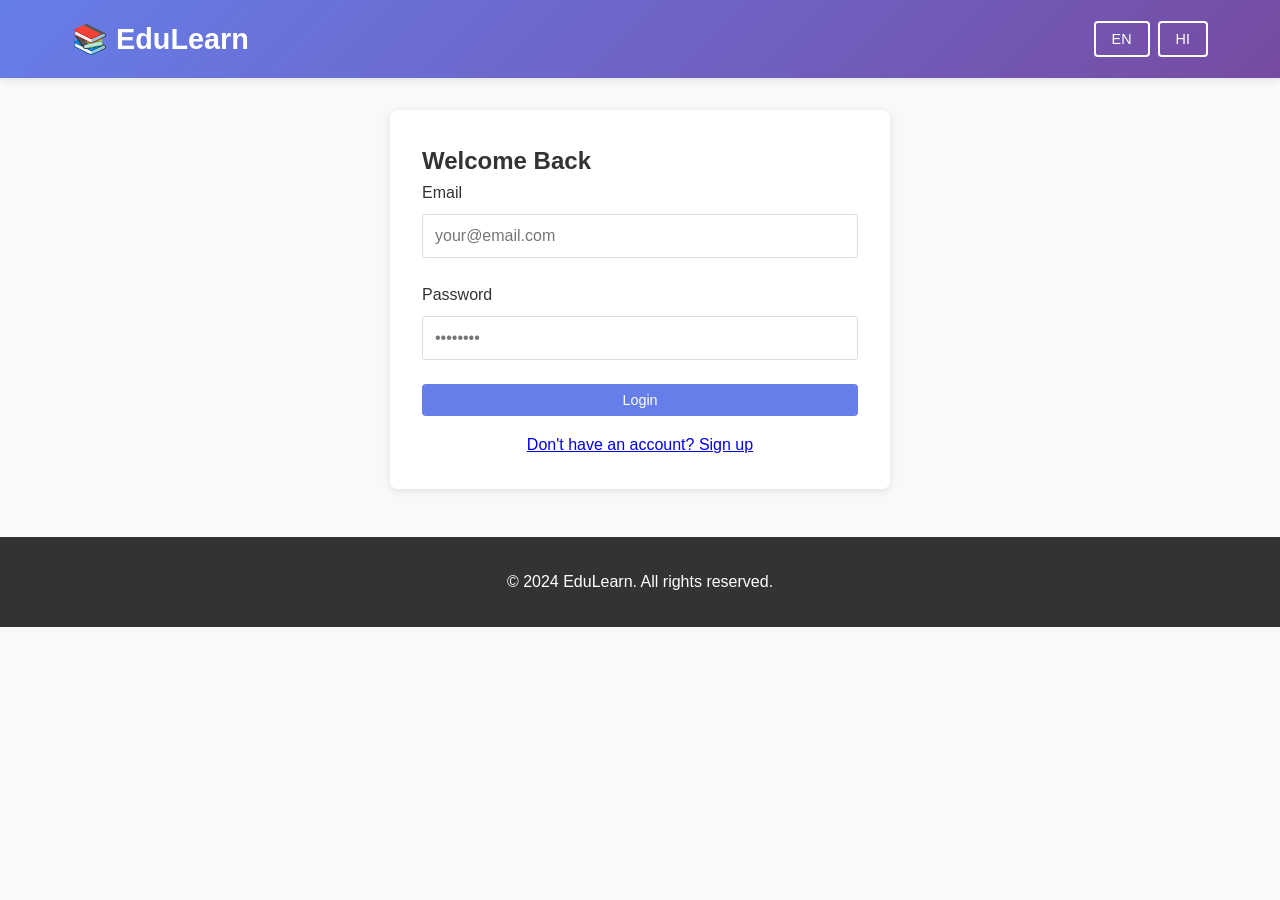
==== frontend/auth.html @ 3335d502 "adding first push of this code" ====
<!DOCTYPE html>
<html lang="en">
<head>
    <meta charset="UTF-8">
    <meta name="viewport" content="width=device-width, initial-scale=1.0">
    <title>Login - EduLearn</title>
    <link rel="stylesheet" href="css/styles.css">
    <link rel="stylesheet" href="css/responsive.css">
</head>
<body>
    <header>
        <nav>
            <div class="logo">📚 EduLearn</div>
            <div class="language-toggle">
                <button class="btn-outline" onclick="changeLanguage('en')">EN</button>
                <button class="btn-outline" onclick="changeLanguage('hi')">HI</button>
            </div>
        </nav>
    </header>

    <main>
        <div class="form-container">
            <div id="loginForm">
                <h2 data-i18n="login_title">Welcome Back</h2>
                <div id="loginError"></div>

                <div class="form-group">
                    <label data-i18n="login_email">Email</label>
                    <input type="email" id="loginEmail" placeholder="your@email.com">
                </div>

                <div class="form-group">
                    <label data-i18n="login_password">Password</label>
                    <input type="password" id="loginPassword" placeholder="••••••••">
                </div>

                <button class="btn-primary" style="width: 100%; margin-bottom: 1rem;"
                    onclick="handleLogin()" data-i18n="login_button">
                    Login
                </button>

                <p style="text-align: center;">
                    <a href="#" onclick="toggleForms()" data-i18n="login_signup_link">
                        Don't have an account? Sign up
                    </a>
                </p>
            </div>

            <div id="signupForm" class="hidden">
                <h2 data-i18n="signup_title">Create Account</h2>
                <div id="signupError"></div>

                <div class="form-group">
                    <label data-i18n="signup_firstname">First Name</label>
                    <input type="text" id="signupFirstName" placeholder="John">
                </div>

                <div class="form-group">
                    <label data-i18n="signup_lastname">Last Name</label>
                    <input type="text" id="signupLastName" placeholder="Doe">
                </div>

                <div class="form-group">
                    <label data-i18n="login_email">Email</label>
                    <input type="email" id="signupEmail" placeholder="your@email.com">
                </div>

                <div class="form-group">
                    <label data-i18n="signup_phone">Phone Number</label>
                    <input type="tel" id="signupPhone" placeholder="+91 XXXXXXXXXX">
                </div>

                <div class="form-group">
                    <label data-i18n="signup_password">Password</label>
                    <input type="password" id="signupPassword" placeholder="••••••••">
                </div>

                <button class="btn-primary" style="width: 100%; margin-bottom: 1rem;"
                    onclick="handleSignup()" data-i18n="signup_button">
                    Sign Up
                </button>

                <p style="text-align: center;">
                    <a href="#" onclick="toggleForms()" data-i18n="signup_login_link">
                        Already have an account? Login
                    </a>
                </p>
            </div>
        </div>
    </main>

    <footer>
        <p>&copy; 2024 EduLearn. All rights reserved.</p>
    </footer>

    <script src="js/i18n.js"></script>
    <script src="js/app.js"></script>
    <script>
        function toggleForms() {
            document.getElementById('loginForm').classList.toggle('hidden');
            document.getElementById('signupForm').classList.toggle('hidden');
            document.getElementById('loginError').innerHTML = '';
            document.getElementById('signupError').innerHTML = '';
        }

        async function handleLogin() {
            const email = document.getElementById('loginEmail').value;
            const password = document.getElementById('loginPassword').value;

            if (!email || !password) {
                document.getElementById('loginError').innerHTML =
                    '<div class="error-message">Please fill in all fields</div>';
                return;
            }

            try {
                const response = await fetch(`${API_BASE_URL}/auth/login`, {
                    method: 'POST',
                    headers: { 'Content-Type': 'application/json' },
                    body: JSON.stringify({ email, password })
                });

                const data = await response.json();

                if (response.ok) {
                    setToken(data.access_token, data.refresh_token);
                    showMessage('Login successful');
                    setTimeout(() => window.location.href = 'dashboard.html', 1500);
                } else {
                    document.getElementById('loginError').innerHTML =
                        `<div class="error-message">${data.detail || 'Login failed'}</div>`;
                }
            } catch (error) {
                console.error('Login error:', error);
                document.getElementById('loginError').innerHTML =
                    '<div class="error-message">An error occurred. Please try again.</div>';
            }
        }

        async function handleSignup() {
            const firstName = document.getElementById('signupFirstName').value;
            const lastName = document.getElementById('signupLastName').value;
            const email = document.getElementById('signupEmail').value;
            const phone = document.getElementById('signupPhone').value;
            const password = document.getElementById('signupPassword').value;

            if (!firstName || !lastName || !email || !password) {
                document.getElementById('signupError').innerHTML =
                    '<div class="error-message">Please fill in all fields</div>';
                return;
            }

            if (password.length < 6) {
                document.getElementById('signupError').innerHTML =
                    '<div class="error-message">Password must be at least 6 characters</div>';
                return;
            }

            try {
                const response = await fetch(`${API_BASE_URL}/auth/register`, {
                    method: 'POST',
                    headers: { 'Content-Type': 'application/json' },
                    body: JSON.stringify({
                        first_name: firstName,
                        last_name: lastName,
                        email,
                        phone,
                        password
                    })
                });

                const data = await response.json();

                if (response.ok) {
                    showMessage('Account created successfully. Please login.');
                    setTimeout(() => toggleForms(), 2000);
                } else {
                    document.getElementById('signupError').innerHTML =
                        `<div class="error-message">${data.detail || 'Signup failed'}</div>`;
                }
            } catch (error) {
                console.error('Signup error:', error);
                document.getElementById('signupError').innerHTML =
                    '<div class="error-message">An error occurred. Please try again.</div>';
            }
        }

        window.addEventListener('load', translatePage);

        if (isAuthenticated()) {
            window.location.href = 'dashboard.html';
        }
    </script>
</body>
</html>
---- frontend/css/styles.css ----
* {
    margin: 0;
    padding: 0;
    box-sizing: border-box;
}

body {
    font-family: 'Segoe UI', Tahoma, Geneva, Verdana, sans-serif;
    line-height: 1.6;
    color: #333;
    background-color: #f8f9fa;
}

header {
    background: linear-gradient(135deg, #667eea 0%, #764ba2 100%);
    color: white;
    padding: 1rem 0;
    box-shadow: 0 2px 8px rgba(0,0,0,0.1);
    position: sticky;
    top: 0;
    z-index: 100;
}

nav {
    display: flex;
    justify-content: space-between;
    align-items: center;
    max-width: 1200px;
    margin: 0 auto;
    padding: 0 2rem;
}

nav .logo {
    font-size: 1.8rem;
    font-weight: bold;
}

nav ul {
    list-style: none;
    display: flex;
    gap: 2rem;
}

nav a {
    color: white;
    text-decoration: none;
    transition: opacity 0.3s;
}

nav a:hover {
    opacity: 0.8;
}

.nav-right {
    display: flex;
    gap: 1rem;
    align-items: center;
}

.language-toggle, .auth-buttons {
    display: flex;
    gap: 0.5rem;
}

button {
    padding: 0.5rem 1rem;
    border: none;
    border-radius: 4px;
    cursor: pointer;
    font-size: 0.9rem;
    transition: all 0.3s;
}

.btn-primary {
    background: #667eea;
    color: white;
}

.btn-primary:hover {
    background: #5568d3;
}

.btn-secondary {
    background: white;
    color: #667eea;
}

.btn-secondary:hover {
    background: #f0f0f0;
}

.btn-outline {
    background: transparent;
    border: 2px solid white;
    color: white;
}

.btn-outline:hover {
    background: white;
    color: #667eea;
}

.container {
    max-width: 1200px;
    margin: 0 auto;
    padding: 0 2rem;
}

.hero {
    background: linear-gradient(135deg, #667eea 0%, #764ba2 100%);
    color: white;
    padding: 4rem 0;
    text-align: center;
}

.hero h1 {
    font-size: 3rem;
    margin-bottom: 1rem;
}

.hero p {
    font-size: 1.2rem;
    margin-bottom: 2rem;
}

.courses-grid {
    display: grid;
    grid-template-columns: repeat(auto-fill, minmax(300px, 1fr));
    gap: 2rem;
    margin: 2rem 0;
}

.course-card {
    background: white;
    border-radius: 8px;
    box-shadow: 0 2px 8px rgba(0,0,0,0.1);
    overflow: hidden;
    transition: transform 0.3s, box-shadow 0.3s;
    cursor: pointer;
}

.course-card:hover {
    transform: translateY(-5px);
    box-shadow: 0 4px 16px rgba(0,0,0,0.15);
}

.course-card-header {
    background: linear-gradient(135deg, #667eea 0%, #764ba2 100%);
    color: white;
    padding: 1.5rem;
    text-align: center;
}

.course-card-body {
    padding: 1.5rem;
}

.course-card h3 {
    margin-bottom: 0.5rem;
}

.course-meta {
    display: flex;
    justify-content: space-between;
    margin: 1rem 0;
    font-size: 0.9rem;
    color: #666;
}

.badge {
    display: inline-block;
    padding: 0.3rem 0.6rem;
    background: #e9ecef;
    border-radius: 4px;
    font-size: 0.8rem;
}

.badge-primary {
    background: #667eea;
    color: white;
}

.form-group {
    margin-bottom: 1.5rem;
}

label {
    display: block;
    margin-bottom: 0.5rem;
    font-weight: 500;
}

input, textarea, select {
    width: 100%;
    padding: 0.75rem;
    border: 1px solid #ddd;
    border-radius: 4px;
    font-family: inherit;
    font-size: 1rem;
}

input:focus, textarea:focus, select:focus {
    outline: none;
    border-color: #667eea;
    box-shadow: 0 0 0 3px rgba(102, 126, 234, 0.1);
}

.form-container {
    background: white;
    padding: 2rem;
    border-radius: 8px;
    box-shadow: 0 2px 8px rgba(0,0,0,0.1);
    max-width: 500px;
    margin: 2rem auto;
}

.error-message {
    color: #d32f2f;
    background: #ffebee;
    padding: 1rem;
    border-radius: 4px;
    margin-bottom: 1rem;
}

.success-message {
    color: #388e3c;
    background: #e8f5e9;
    padding: 1rem;
    border-radius: 4px;
    margin-bottom: 1rem;
}

.dashboard {
    display: grid;
    grid-template-columns: 250px 1fr;
    gap: 2rem;
    margin: 2rem 0;
}

.sidebar {
    background: white;
    padding: 1.5rem;
    border-radius: 8px;
    height: fit-content;
}

.sidebar ul {
    list-style: none;
}

.sidebar li {
    margin-bottom: 1rem;
}

.sidebar a {
    color: #333;
    text-decoration: none;
    display: block;
    padding: 0.5rem;
    border-radius: 4px;
    transition: all 0.3s;
}

.sidebar a:hover, .sidebar a.active {
    background: #667eea;
    color: white;
}

.main-content {
    background: white;
    padding: 2rem;
    border-radius: 8px;
}

footer {
    background: #333;
    color: white;
    text-align: center;
    padding: 2rem 0;
    margin-top: 3rem;
}

.loading {
    text-align: center;
    padding: 2rem;
}

.spinner {
    border: 4px solid #f3f3f3;
    border-top: 4px solid #667eea;
    border-radius: 50%;
    width: 40px;
    height: 40px;
    animation: spin 1s linear infinite;
    margin: 0 auto;
}

@keyframes spin {
    0% { transform: rotate(0deg); }
    100% { transform: rotate(360deg); }
}

.hidden {
    display: none !important;
}

.modal {
    display: none;
    position: fixed;
    z-index: 1000;
    left: 0;
    top: 0;
    width: 100%;
    height: 100%;
    background-color: rgba(0,0,0,0.4);
    animation: fadeIn 0.3s;
}

.modal.show {
    display: block;
}

.modal-content {
    background-color: white;
    margin: 5% auto;
    padding: 2rem;
    border-radius: 8px;
    width: 90%;
    max-width: 600px;
}

.modal-close {
    color: #aaa;
    float: right;
    font-size: 2rem;
    font-weight: bold;
    cursor: pointer;
}

.modal-close:hover {
    color: #000;
}

@keyframes fadeIn {
    from { opacity: 0; }
    to { opacity: 1; }
}
---- frontend/css/responsive.css ----
@media (max-width: 768px) {
    nav {
        flex-direction: column;
        gap: 1rem;
        padding: 1rem;
    }

    nav ul {
        flex-direction: column;
        gap: 0.5rem;
        width: 100%;
    }

    .hero h1 {
        font-size: 2rem;
    }

    .hero p {
        font-size: 1rem;
    }

    .courses-grid {
        grid-template-columns: 1fr;
    }

    .dashboard {
        grid-template-columns: 1fr;
    }

    .sidebar {
        display: flex;
        gap: 1rem;
        height: auto;
    }

    .sidebar ul {
        display: flex;
        gap: 0.5rem;
    }

    .container {
        padding: 0 1rem;
    }

    .form-container {
        max-width: 100%;
    }

    .modal-content {
        width: 95%;
        margin: 20% auto;
    }
}

@media (max-width: 480px) {
    nav .logo {
        font-size: 1.5rem;
    }

    nav ul {
        font-size: 0.9rem;
    }

    .hero {
        padding: 2rem 0;
    }

    .hero h1 {
        font-size: 1.5rem;
    }

    .course-card {
        margin-bottom: 1rem;
    }

    .nav-right {
        gap: 0.3rem;
    }

    button {
        padding: 0.4rem 0.8rem;
        font-size: 0.8rem;
    }
}
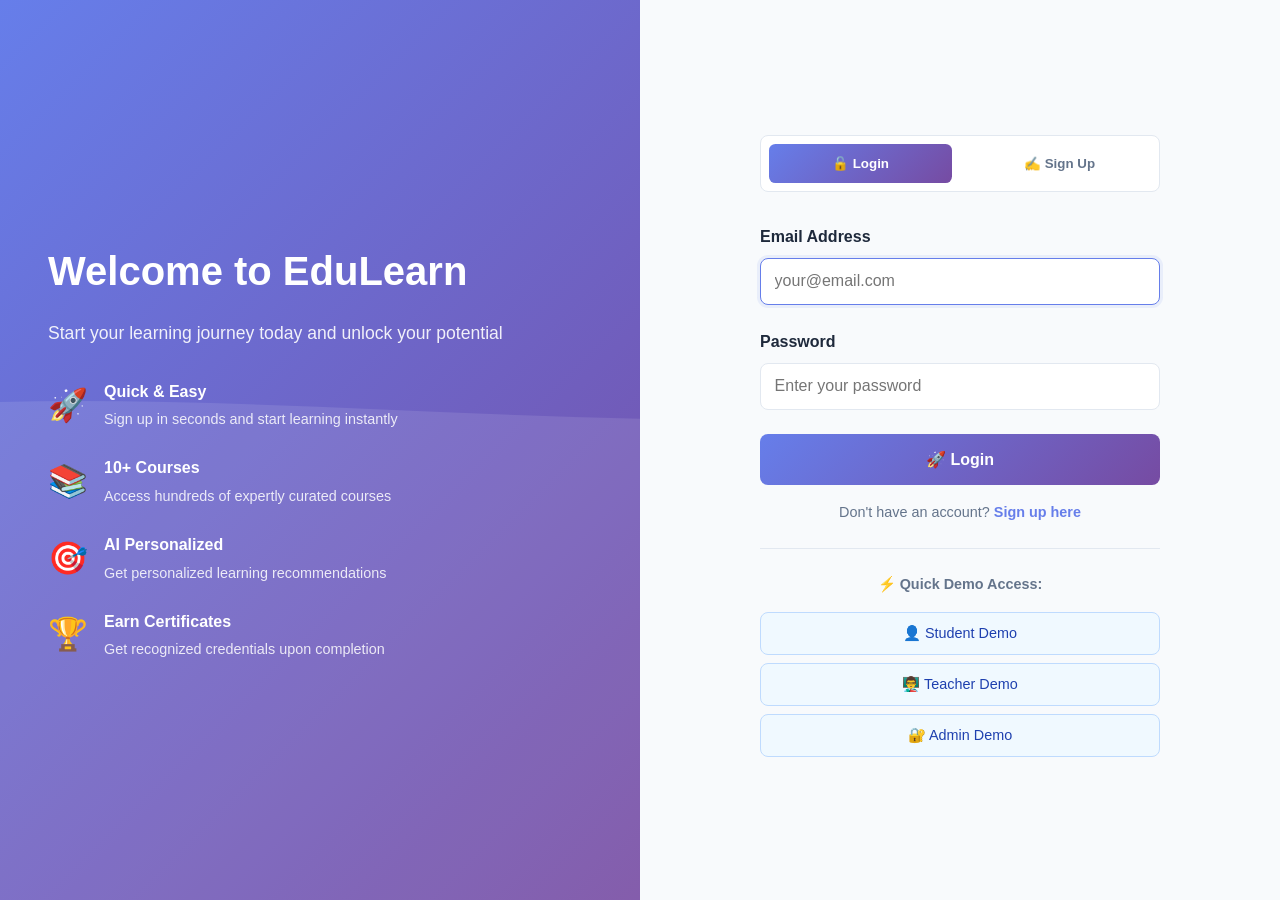
==== commit 1f7d0c99: "adding first version for deployment" ====
--- a/frontend/auth.html
+++ b/frontend/auth.html
@@ -3,118 +3,416 @@
 <head>
     <meta charset="UTF-8">
     <meta name="viewport" content="width=device-width, initial-scale=1.0">
-    <title>Login - EduLearn</title>
-    <link rel="stylesheet" href="css/styles.css">
-    <link rel="stylesheet" href="css/responsive.css">
+    <title>Login & Sign Up - EduLearn</title>
+    <link rel="stylesheet" href="css/modern.css">
+    <style>
+        .auth-container {
+            display: grid;
+            grid-template-columns: 1fr 1fr;
+            min-height: 100vh;
+            background: white;
+        }
+
+        .auth-left {
+            background: linear-gradient(135deg, #667eea 0%, #764ba2 100%);
+            color: white;
+            display: flex;
+            flex-direction: column;
+            justify-content: center;
+            padding: 3rem;
+            position: relative;
+            overflow: hidden;
+        }
+
+        .auth-left::before {
+            content: '';
+            position: absolute;
+            top: 0;
+            left: 0;
+            right: 0;
+            bottom: 0;
+            background: url('data:image/svg+xml,<svg xmlns="http://www.w3.org/2000/svg" viewBox="0 0 1440 320"><path fill="rgba(255,255,255,.1)" d="M0,96L48,112C96,128,192,160,288,165.3C384,171,480,149,576,144C672,139,768,149,864,149.3C960,149,1056,139,1152,133.3C1248,128,1344,128,1392,128L1440,128L1440,320L1392,320C1344,320,1248,320,1152,320C1056,320,960,320,864,320C768,320,672,320,576,320C480,320,384,320,288,320C192,320,96,320,48,320L0,320Z"></path></svg>') no-repeat bottom;
+            background-size: cover;
+        }
+
+        .auth-left > * {
+            position: relative;
+            z-index: 1;
+        }
+
+        .auth-left h1 {
+            font-size: 2.5rem;
+            margin-bottom: 1rem;
+            font-weight: 800;
+        }
+
+        .auth-left p {
+            font-size: 1.1rem;
+            opacity: 0.9;
+            margin-bottom: 2rem;
+        }
+
+        .auth-features {
+            display: flex;
+            flex-direction: column;
+            gap: 1.5rem;
+        }
+
+        .auth-feature {
+            display: flex;
+            align-items: center;
+            gap: 1rem;
+        }
+
+        .auth-feature-icon {
+            font-size: 2rem;
+        }
+
+        .auth-feature-text h4 {
+            font-weight: 600;
+            margin-bottom: 0.25rem;
+        }
+
+        .auth-feature-text p {
+            font-size: 0.9rem;
+            opacity: 0.85;
+            margin: 0;
+        }
+
+        .auth-right {
+            display: flex;
+            flex-direction: column;
+            justify-content: center;
+            padding: 3rem;
+            background: #f8fafc;
+        }
+
+        .auth-form-container {
+            max-width: 400px;
+            margin: 0 auto;
+            width: 100%;
+        }
+
+        .auth-toggle {
+            display: flex;
+            gap: 1rem;
+            margin-bottom: 2rem;
+            background: white;
+            padding: 0.5rem;
+            border-radius: 0.5rem;
+            border: 1px solid var(--border-color);
+        }
+
+        .auth-toggle button {
+            flex: 1;
+            padding: 0.75rem;
+            border: none;
+            background: transparent;
+            cursor: pointer;
+            font-weight: 600;
+            color: var(--text-secondary);
+            border-radius: 0.4rem;
+            transition: all 0.3s ease;
+        }
+
+        .auth-toggle button.active {
+            background: var(--primary-gradient);
+            color: white;
+        }
+
+        .form-group {
+            margin-bottom: 1.5rem;
+        }
+
+        .form-group label {
+            display: block;
+            margin-bottom: 0.5rem;
+            font-weight: 600;
+            color: var(--text-primary);
+        }
+
+        .form-group input {
+            width: 100%;
+            padding: 0.85rem;
+            border: 1px solid var(--border-color);
+            border-radius: 0.5rem;
+            font-size: 1rem;
+            transition: all 0.3s ease;
+            background: white;
+        }
+
+        .form-group input:focus {
+            outline: none;
+            border-color: #667eea;
+            box-shadow: 0 0 0 3px rgba(102, 126, 234, 0.1);
+        }
+
+        .auth-submit {
+            width: 100%;
+            padding: 1rem;
+            background: var(--primary-gradient);
+            color: white;
+            border: none;
+            border-radius: 0.5rem;
+            font-weight: 600;
+            font-size: 1rem;
+            cursor: pointer;
+            transition: all 0.3s ease;
+            margin-bottom: 1rem;
+        }
+
+        .auth-submit:hover {
+            transform: translateY(-2px);
+            box-shadow: 0 6px 20px rgba(102, 126, 234, 0.4);
+        }
+
+        .auth-submit:disabled {
+            opacity: 0.6;
+            cursor: not-allowed;
+        }
+
+        .auth-links {
+            text-align: center;
+            font-size: 0.9rem;
+            color: var(--text-secondary);
+        }
+
+        .auth-links a {
+            color: #667eea;
+            text-decoration: none;
+            font-weight: 600;
+            cursor: pointer;
+        }
+
+        .error-message,
+        .success-message {
+            padding: 1rem;
+            border-radius: 0.5rem;
+            margin-bottom: 1rem;
+            font-size: 0.9rem;
+        }
+
+        .error-message {
+            background: #fee2e2;
+            border: 1px solid #fecaca;
+            color: #dc2626;
+        }
+
+        .success-message {
+            background: #d1fae5;
+            border: 1px solid #a7f3d0;
+            color: #059669;
+        }
+
+        .quick-access-link {
+            text-align: center;
+            margin-top: 1.5rem;
+            padding-top: 1.5rem;
+            border-top: 1px solid var(--border-color);
+        }
+
+        .quick-access-link p {
+            margin-bottom: 1rem;
+            font-size: 0.9rem;
+            color: var(--text-secondary);
+            font-weight: 600;
+        }
+
+        .quick-login-btn {
+            width: 100%;
+            padding: 0.75rem;
+            background: #f0f9ff;
+            border: 1px solid #bfdbfe;
+            border-radius: 0.5rem;
+            margin-bottom: 0.5rem;
+            cursor: pointer;
+            color: #1e40af;
+            font-weight: 500;
+            transition: all 0.3s ease;
+            font-size: 0.9rem;
+        }
+
+        .quick-login-btn:hover {
+            background: #e0f2fe;
+            border-color: #7dd3fc;
+        }
+
+        @media (max-width: 768px) {
+            .auth-container {
+                grid-template-columns: 1fr;
+            }
+
+            .auth-left {
+                padding: 2rem;
+                min-height: auto;
+                display: none;
+            }
+
+            .auth-right {
+                padding: 2rem;
+                min-height: 100vh;
+            }
+        }
+    </style>
 </head>
 <body>
-    <header>
-        <nav>
-            <div class="logo">📚 EduLearn</div>
-            <div class="language-toggle">
-                <button class="btn-outline" onclick="changeLanguage('en')">EN</button>
-                <button class="btn-outline" onclick="changeLanguage('hi')">HI</button>
-            </div>
-        </nav>
-    </header>
-
-    <main>
-        <div class="form-container">
-            <div id="loginForm">
-                <h2 data-i18n="login_title">Welcome Back</h2>
-                <div id="loginError"></div>
-
-                <div class="form-group">
-                    <label data-i18n="login_email">Email</label>
-                    <input type="email" id="loginEmail" placeholder="your@email.com">
+    <div class="auth-container">
+        <!-- Left Side -->
+        <div class="auth-left">
+            <h1>Welcome to EduLearn</h1>
+            <p>Start your learning journey today and unlock your potential</p>
+            
+            <div class="auth-features">
+                <div class="auth-feature">
+                    <div class="auth-feature-icon">🚀</div>
+                    <div class="auth-feature-text">
+                        <h4>Quick & Easy</h4>
+                        <p>Sign up in seconds and start learning instantly</p>
+                    </div>
                 </div>
-
-                <div class="form-group">
-                    <label data-i18n="login_password">Password</label>
-                    <input type="password" id="loginPassword" placeholder="••••••••">
+                <div class="auth-feature">
+                    <div class="auth-feature-icon">📚</div>
+                    <div class="auth-feature-text">
+                        <h4>10+ Courses</h4>
+                        <p>Access hundreds of expertly curated courses</p>
+                    </div>
                 </div>
-
-                <button class="btn-primary" style="width: 100%; margin-bottom: 1rem;"
-                    onclick="handleLogin()" data-i18n="login_button">
-                    Login
-                </button>
-
-                <p style="text-align: center;">
-                    <a href="#" onclick="toggleForms()" data-i18n="login_signup_link">
-                        Don't have an account? Sign up
-                    </a>
-                </p>
-            </div>
-
-            <div id="signupForm" class="hidden">
-                <h2 data-i18n="signup_title">Create Account</h2>
-                <div id="signupError"></div>
-
-                <div class="form-group">
-                    <label data-i18n="signup_firstname">First Name</label>
-                    <input type="text" id="signupFirstName" placeholder="John">
+                <div class="auth-feature">
+                    <div class="auth-feature-icon">🎯</div>
+                    <div class="auth-feature-text">
+                        <h4>AI Personalized</h4>
+                        <p>Get personalized learning recommendations</p>
+                    </div>
                 </div>
-
-                <div class="form-group">
-                    <label data-i18n="signup_lastname">Last Name</label>
-                    <input type="text" id="signupLastName" placeholder="Doe">
+                <div class="auth-feature">
+                    <div class="auth-feature-icon">🏆</div>
+                    <div class="auth-feature-text">
+                        <h4>Earn Certificates</h4>
+                        <p>Get recognized credentials upon completion</p>
+                    </div>
                 </div>
-
-                <div class="form-group">
-                    <label data-i18n="login_email">Email</label>
-                    <input type="email" id="signupEmail" placeholder="your@email.com">
-                </div>
-
-                <div class="form-group">
-                    <label data-i18n="signup_phone">Phone Number</label>
-                    <input type="tel" id="signupPhone" placeholder="+91 XXXXXXXXXX">
-                </div>
-
-                <div class="form-group">
-                    <label data-i18n="signup_password">Password</label>
-                    <input type="password" id="signupPassword" placeholder="••••••••">
-                </div>
-
-                <button class="btn-primary" style="width: 100%; margin-bottom: 1rem;"
-                    onclick="handleSignup()" data-i18n="signup_button">
-                    Sign Up
-                </button>
-
-                <p style="text-align: center;">
-                    <a href="#" onclick="toggleForms()" data-i18n="signup_login_link">
-                        Already have an account? Login
-                    </a>
-                </p>
             </div>
         </div>
-    </main>
-
-    <footer>
-        <p>&copy; 2024 EduLearn. All rights reserved.</p>
-    </footer>
-
-    <script src="js/i18n.js"></script>
-    <script src="js/app.js"></script>
+
+        <!-- Right Side -->
+        <div class="auth-right">
+            <div class="auth-form-container">
+                <div class="auth-toggle">
+                    <button class="active" id="loginTab" onclick="switchTab('login')">🔓 Login</button>
+                    <button id="signupTab" onclick="switchTab('signup')">✍️ Sign Up</button>
+                </div>
+
+                <!-- Login Form -->
+                <form id="loginForm" onsubmit="handleLogin(event)">
+                    <div id="loginMessage"></div>
+                    
+                    <div class="form-group">
+                        <label for="loginEmail">Email Address</label>
+                        <input type="email" id="loginEmail" required placeholder="your@email.com" autocomplete="email">
+                    </div>
+
+                    <div class="form-group">
+                        <label for="loginPassword">Password</label>
+                        <input type="password" id="loginPassword" required placeholder="Enter your password" autocomplete="current-password">
+                    </div>
+
+                    <button type="submit" class="auth-submit" id="loginBtn">🚀 Login</button>
+
+                    <div class="auth-links">
+                        <p>Don't have an account? <a onclick="switchTab('signup'); return false;">Sign up here</a></p>
+                    </div>
+
+                    <!-- Quick Access -->
+                    <div class="quick-access-link">
+                        <p>⚡ Quick Demo Access:</p>
+                        <button type="button" class="quick-login-btn" onclick="quickLogin('student@edulearn.com', 'Student@123'); return false;">
+                            👤 Student Demo
+                        </button>
+                        <button type="button" class="quick-login-btn" onclick="quickLogin('teacher@edulearn.com', 'Teacher@123'); return false;">
+                            👨‍🏫 Teacher Demo
+                        </button>
+                        <button type="button" class="quick-login-btn" onclick="quickLogin('admin@edulearn.com', 'Admin@123'); return false;">
+                            🔐 Admin Demo
+                        </button>
+                    </div>
+                </form>
+
+                <!-- Sign Up Form -->
+                <form id="signupForm" style="display: none;" onsubmit="handleSignup(event)">
+                    <div id="signupMessage"></div>
+                    
+                    <div class="form-group">
+                        <label for="signupEmail">Email Address</label>
+                        <input type="email" id="signupEmail" required placeholder="your@email.com" autocomplete="email">
+                    </div>
+
+                    <div class="form-group">
+                        <label for="signupFirstName">First Name</label>
+                        <input type="text" id="signupFirstName" required placeholder="John" autocomplete="given-name">
+                    </div>
+
+                    <div class="form-group">
+                        <label for="signupLastName">Last Name</label>
+                        <input type="text" id="signupLastName" required placeholder="Doe" autocomplete="family-name">
+                    </div>
+
+                    <div class="form-group">
+                        <label for="signupPassword">Password</label>
+                        <input type="password" id="signupPassword" required placeholder="Min 6 characters" autocomplete="new-password">
+                    </div>
+
+                    <div class="form-group">
+                        <label for="signupConfirmPassword">Confirm Password</label>
+                        <input type="password" id="signupConfirmPassword" required placeholder="Confirm password" autocomplete="new-password">
+                    </div>
+
+                    <button type="submit" class="auth-submit" id="signupBtn">✅ Create Account</button>
+
+                    <div class="auth-links">
+                        <p>Already have an account? <a onclick="switchTab('login'); return false;">Login here</a></p>
+                    </div>
+                </form>
+            </div>
+        </div>
+    </div>
+
     <script>
-        function toggleForms() {
-            document.getElementById('loginForm').classList.toggle('hidden');
-            document.getElementById('signupForm').classList.toggle('hidden');
-            document.getElementById('loginError').innerHTML = '';
-            document.getElementById('signupError').innerHTML = '';
-        }
-
-        async function handleLogin() {
+        const API_BASE = 'http://localhost:8000';
+
+        function switchTab(tab) {
+            const loginForm = document.getElementById('loginForm');
+            const signupForm = document.getElementById('signupForm');
+            const loginTab = document.getElementById('loginTab');
+            const signupTab = document.getElementById('signupTab');
+
+            if (tab === 'login') {
+                loginForm.style.display = 'block';
+                signupForm.style.display = 'none';
+                loginTab.classList.add('active');
+                signupTab.classList.remove('active');
+                document.getElementById('loginEmail').focus();
+            } else {
+                loginForm.style.display = 'none';
+                signupForm.style.display = 'block';
+                loginTab.classList.remove('active');
+                signupTab.classList.add('active');
+                document.getElementById('signupEmail').focus();
+            }
+        }
+
+        async function handleLogin(event) {
+            event.preventDefault();
             const email = document.getElementById('loginEmail').value;
             const password = document.getElementById('loginPassword').value;
-
-            if (!email || !password) {
-                document.getElementById('loginError').innerHTML =
-                    '<div class="error-message">Please fill in all fields</div>';
-                return;
-            }
+            const messageEl = document.getElementById('loginMessage');
+            const btn = document.getElementById('loginBtn');
+
+            messageEl.innerHTML = '';
+            btn.disabled = true;
+            btn.textContent = '⏳ Logging in...';
 
             try {
-                const response = await fetch(`${API_BASE_URL}/auth/login`, {
+                const response = await fetch(`${API_BASE}/auth/login`, {
                     method: 'POST',
                     headers: { 'Content-Type': 'application/json' },
                     body: JSON.stringify({ email, password })
@@ -122,74 +420,92 @@
 
                 const data = await response.json();
 
-                if (response.ok) {
-                    setToken(data.access_token, data.refresh_token);
-                    showMessage('Login successful');
-                    setTimeout(() => window.location.href = 'dashboard.html', 1500);
+                if (response.ok && data.access_token) {
+                    localStorage.setItem('token', data.access_token);
+                    localStorage.setItem('user', JSON.stringify(data.user || { email }));
+                    messageEl.innerHTML = '<div class="success-message">✅ Login successful! Redirecting...</div>';
+                    setTimeout(() => {
+                        window.location.href = 'dashboard.html';
+                    }, 800);
                 } else {
-                    document.getElementById('loginError').innerHTML =
-                        `<div class="error-message">${data.detail || 'Login failed'}</div>`;
+                    messageEl.innerHTML = `<div class="error-message">❌ ${data.detail || 'Login failed'}</div>`;
                 }
             } catch (error) {
-                console.error('Login error:', error);
-                document.getElementById('loginError').innerHTML =
-                    '<div class="error-message">An error occurred. Please try again.</div>';
-            }
-        }
-
-        async function handleSignup() {
+                messageEl.innerHTML = `<div class="error-message">❌ Server connection error</div>`;
+            } finally {
+                btn.disabled = false;
+                btn.textContent = '🚀 Login';
+            }
+        }
+
+        async function handleSignup(event) {
+            event.preventDefault();
+            const email = document.getElementById('signupEmail').value;
             const firstName = document.getElementById('signupFirstName').value;
             const lastName = document.getElementById('signupLastName').value;
-            const email = document.getElementById('signupEmail').value;
-            const phone = document.getElementById('signupPhone').value;
             const password = document.getElementById('signupPassword').value;
-
-            if (!firstName || !lastName || !email || !password) {
-                document.getElementById('signupError').innerHTML =
-                    '<div class="error-message">Please fill in all fields</div>';
+            const confirmPassword = document.getElementById('signupConfirmPassword').value;
+            const messageEl = document.getElementById('signupMessage');
+            const btn = document.getElementById('signupBtn');
+
+            if (password !== confirmPassword) {
+                messageEl.innerHTML = '<div class="error-message">❌ Passwords do not match!</div>';
                 return;
             }
 
             if (password.length < 6) {
-                document.getElementById('signupError').innerHTML =
-                    '<div class="error-message">Password must be at least 6 characters</div>';
+                messageEl.innerHTML = '<div class="error-message">❌ Password must be at least 6 characters</div>';
                 return;
             }
 
+            messageEl.innerHTML = '';
+            btn.disabled = true;
+            btn.textContent = '⏳ Creating account...';
+
             try {
-                const response = await fetch(`${API_BASE_URL}/auth/register`, {
+                const response = await fetch(`${API_BASE}/auth/register`, {
                     method: 'POST',
                     headers: { 'Content-Type': 'application/json' },
                     body: JSON.stringify({
+                        email,
+                        password,
                         first_name: firstName,
                         last_name: lastName,
-                        email,
-                        phone,
-                        password
+                        role: 'student'
                     })
                 });
 
                 const data = await response.json();
 
                 if (response.ok) {
-                    showMessage('Account created successfully. Please login.');
-                    setTimeout(() => toggleForms(), 2000);
+                    messageEl.innerHTML = '<div class="success-message">✅ Account created! Logging you in...</div>';
+                    setTimeout(() => {
+                        document.getElementById('loginEmail').value = email;
+                        document.getElementById('loginPassword').value = password;
+                        handleLogin({ preventDefault: () => {} });
+                    }, 1000);
                 } else {
-                    document.getElementById('signupError').innerHTML =
-                        `<div class="error-message">${data.detail || 'Signup failed'}</div>`;
+                    messageEl.innerHTML = `<div class="error-message">❌ ${data.detail || 'Signup failed'}</div>`;
                 }
             } catch (error) {
-                console.error('Signup error:', error);
-                document.getElementById('signupError').innerHTML =
-                    '<div class="error-message">An error occurred. Please try again.</div>';
-            }
-        }
-
-        window.addEventListener('load', translatePage);
-
-        if (isAuthenticated()) {
-            window.location.href = 'dashboard.html';
-        }
+                messageEl.innerHTML = `<div class="error-message">❌ Server connection error</div>`;
+            } finally {
+                btn.disabled = false;
+                btn.textContent = '✅ Create Account';
+            }
+        }
+
+        function quickLogin(email, password) {
+            document.getElementById('loginEmail').value = email;
+            document.getElementById('loginPassword').value = password;
+            const event = { preventDefault: () => {} };
+            handleLogin(event);
+        }
+
+        // Focus on first input on load
+        window.addEventListener('load', () => {
+            document.getElementById('loginEmail').focus();
+        });
     </script>
 </body>
 </html>
--- a/frontend/css/modern.css
+++ b/frontend/css/modern.css
@@ -0,0 +1,623 @@
+/* ========================================
+   EduLearn - Modern AI-Oriented Design
+   ======================================== */
+
+:root {
+    --primary-gradient: linear-gradient(135deg, #667eea 0%, #764ba2 100%);
+    --secondary-gradient: linear-gradient(135deg, #f093fb 0%, #f5576c 100%);
+    --accent-gradient: linear-gradient(135deg, #4facfe 0%, #00f2fe 100%);
+    --dark-bg: #0f172a;
+    --light-bg: #f8fafc;
+    --card-bg: #ffffff;
+    --text-primary: #1e293b;
+    --text-secondary: #64748b;
+    --border-color: #e2e8f0;
+    --success: #10b981;
+    --warning: #f59e0b;
+    --error: #ef4444;
+    --transition: all 0.3s cubic-bezier(0.4, 0, 0.2, 1);
+}
+
+* {
+    margin: 0;
+    padding: 0;
+    box-sizing: border-box;
+}
+
+html {
+    scroll-behavior: smooth;
+}
+
+body {
+    font-family: -apple-system, BlinkMacSystemFont, 'Segoe UI', 'Roboto', 'Oxygen', 'Ubuntu', sans-serif;
+    background-color: var(--light-bg);
+    color: var(--text-primary);
+    line-height: 1.6;
+}
+
+/* ========================================
+   Navigation
+   ======================================== */
+
+header {
+    background: var(--card-bg);
+    box-shadow: 0 2px 8px rgba(0, 0, 0, 0.06);
+    position: sticky;
+    top: 0;
+    z-index: 1000;
+}
+
+nav {
+    display: flex;
+    justify-content: space-between;
+    align-items: center;
+    padding: 1rem 2rem;
+    max-width: 1400px;
+    margin: 0 auto;
+}
+
+.logo {
+    font-size: 1.5rem;
+    font-weight: 700;
+    background: var(--primary-gradient);
+    -webkit-background-clip: text;
+    -webkit-text-fill-color: transparent;
+    background-clip: text;
+    display: flex;
+    align-items: center;
+    gap: 0.5rem;
+}
+
+nav ul {
+    display: flex;
+    list-style: none;
+    gap: 2rem;
+    flex: 1;
+    margin: 0 3rem;
+}
+
+nav ul li a {
+    text-decoration: none;
+    color: var(--text-primary);
+    font-weight: 500;
+    position: relative;
+    transition: var(--transition);
+}
+
+nav ul li a:hover {
+    color: #667eea;
+}
+
+nav ul li a::after {
+    content: '';
+    position: absolute;
+    bottom: -5px;
+    left: 0;
+    width: 0;
+    height: 2px;
+    background: var(--primary-gradient);
+    transition: var(--transition);
+}
+
+nav ul li a:hover::after {
+    width: 100%;
+}
+
+.nav-right {
+    display: flex;
+    align-items: center;
+    gap: 1.5rem;
+}
+
+.language-toggle {
+    display: flex;
+    gap: 0.5rem;
+}
+
+.auth-buttons {
+    display: flex;
+    gap: 1rem;
+}
+
+/* ========================================
+   Buttons
+   ======================================== */
+
+.btn-primary {
+    background: var(--primary-gradient);
+    color: white;
+    border: none;
+    padding: 0.75rem 1.5rem;
+    border-radius: 0.5rem;
+    font-weight: 600;
+    cursor: pointer;
+    transition: var(--transition);
+    box-shadow: 0 4px 15px rgba(102, 126, 234, 0.3);
+}
+
+.btn-primary:hover {
+    transform: translateY(-2px);
+    box-shadow: 0 6px 20px rgba(102, 126, 234, 0.4);
+}
+
+.btn-secondary {
+    background: transparent;
+    color: white;
+    border: 2px solid white;
+    padding: 0.65rem 1.4rem;
+    border-radius: 0.5rem;
+    font-weight: 600;
+    cursor: pointer;
+    transition: var(--transition);
+}
+
+.btn-secondary:hover {
+    background: white;
+    color: #667eea;
+}
+
+.btn-outline {
+    background: transparent;
+    color: var(--text-primary);
+    border: 1px solid var(--border-color);
+    padding: 0.65rem 1.2rem;
+    border-radius: 0.5rem;
+    font-weight: 500;
+    cursor: pointer;
+    transition: var(--transition);
+}
+
+.btn-outline:hover {
+    background: var(--light-bg);
+    border-color: #667eea;
+    color: #667eea;
+}
+
+.btn-ai {
+    background: var(--accent-gradient);
+    color: white;
+    border: none;
+    padding: 0.85rem 1.6rem;
+    border-radius: 0.5rem;
+    font-weight: 600;
+    cursor: pointer;
+    transition: var(--transition);
+}
+
+.btn-ai:hover {
+    transform: scale(1.05);
+}
+
+/* ========================================
+   Hero Section
+   ======================================== */
+
+.hero {
+    background: var(--primary-gradient);
+    color: white;
+    padding: 5rem 2rem;
+    text-align: center;
+    position: relative;
+    overflow: hidden;
+}
+
+.hero::before {
+    content: '';
+    position: absolute;
+    top: 0;
+    left: 0;
+    right: 0;
+    bottom: 0;
+    background: url('data:image/svg+xml,<svg xmlns="http://www.w3.org/2000/svg" viewBox="0 0 1440 320"><path fill="rgba(255,255,255,.1)" d="M0,96L48,112C96,128,192,160,288,165.3C384,171,480,149,576,144C672,139,768,149,864,149.3C960,149,1056,139,1152,133.3C1248,128,1344,128,1392,128L1440,128L1440,320L1392,320C1344,320,1248,320,1152,320C1056,320,960,320,864,320C768,320,672,320,576,320C480,320,384,320,288,320C192,320,96,320,48,320L0,320Z"></path></svg>') no-repeat bottom;
+    background-size: cover;
+}
+
+.hero > * {
+    position: relative;
+    z-index: 1;
+}
+
+.hero h1 {
+    font-size: 3.5rem;
+    margin-bottom: 1rem;
+    font-weight: 800;
+    line-height: 1.2;
+}
+
+.hero p {
+    font-size: 1.25rem;
+    margin-bottom: 2rem;
+    opacity: 0.95;
+}
+
+.hero-cta-group {
+    display: flex;
+    gap: 1rem;
+    justify-content: center;
+    flex-wrap: wrap;
+}
+
+.hero .btn-secondary {
+    background: rgba(255, 255, 255, 0.15);
+    backdrop-filter: blur(10px);
+}
+
+/* ========================================
+   Container & Sections
+   ======================================== */
+
+.container {
+    max-width: 1200px;
+    margin: 0 auto;
+    padding: 0 2rem;
+}
+
+.section {
+    padding: 4rem 0;
+}
+
+.section-title {
+    font-size: 2.5rem;
+    font-weight: 700;
+    text-align: center;
+    margin-bottom: 3rem;
+    color: var(--text-primary);
+}
+
+.section-subtitle {
+    text-align: center;
+    color: var(--text-secondary);
+    font-size: 1.1rem;
+    margin-bottom: 2rem;
+}
+
+/* ========================================
+   AI Features Section
+   ======================================== */
+
+.ai-features {
+    background: linear-gradient(135deg, #667eea 0%, #764ba2 100%);
+    padding: 3rem 2rem;
+    border-radius: 1rem;
+    margin: 3rem 0;
+    color: white;
+}
+
+.ai-features h3 {
+    font-size: 1.5rem;
+    margin-bottom: 1.5rem;
+    display: flex;
+    align-items: center;
+    gap: 0.5rem;
+}
+
+.ai-features-grid {
+    display: grid;
+    grid-template-columns: repeat(auto-fit, minmax(280px, 1fr));
+    gap: 1.5rem;
+}
+
+.ai-feature-item {
+    background: rgba(255, 255, 255, 0.1);
+    padding: 1.5rem;
+    border-radius: 0.75rem;
+    backdrop-filter: blur(10px);
+    border: 1px solid rgba(255, 255, 255, 0.2);
+    transition: var(--transition);
+}
+
+.ai-feature-item:hover {
+    background: rgba(255, 255, 255, 0.15);
+    transform: translateY(-5px);
+}
+
+.ai-feature-item h4 {
+    font-size: 1.1rem;
+    margin-bottom: 0.5rem;
+}
+
+.ai-feature-item p {
+    font-size: 0.9rem;
+    opacity: 0.9;
+}
+
+/* ========================================
+   Course Grid & Cards
+   ======================================== */
+
+.courses-grid {
+    display: grid;
+    grid-template-columns: repeat(auto-fill, minmax(300px, 1fr));
+    gap: 2rem;
+}
+
+.course-card {
+    background: var(--card-bg);
+    border-radius: 1rem;
+    overflow: hidden;
+    box-shadow: 0 4px 12px rgba(0, 0, 0, 0.08);
+    transition: var(--transition);
+    border: 1px solid var(--border-color);
+    display: flex;
+    flex-direction: column;
+}
+
+.course-card:hover {
+    transform: translateY(-8px);
+    box-shadow: 0 12px 24px rgba(0, 0, 0, 0.12);
+    border-color: #667eea;
+}
+
+.course-card-header {
+    background: var(--primary-gradient);
+    color: white;
+    padding: 2rem;
+    text-align: center;
+}
+
+.course-card-header h3 {
+    font-size: 3rem;
+    margin-bottom: 0.5rem;
+}
+
+.course-card-header h4 {
+    font-size: 1.25rem;
+    font-weight: 600;
+}
+
+.course-card-body {
+    padding: 1.5rem;
+    flex-grow: 1;
+    display: flex;
+    flex-direction: column;
+}
+
+.course-card-body h4 {
+    font-size: 1.1rem;
+    margin-bottom: 0.5rem;
+    color: var(--text-primary);
+}
+
+.course-card-body p {
+    color: var(--text-secondary);
+    font-size: 0.95rem;
+    margin-bottom: 1rem;
+    flex-grow: 1;
+}
+
+.course-meta {
+    display: flex;
+    gap: 0.5rem;
+    margin-bottom: 1rem;
+    flex-wrap: wrap;
+}
+
+.badge {
+    display: inline-block;
+    background: var(--light-bg);
+    color: var(--text-secondary);
+    padding: 0.35rem 0.75rem;
+    border-radius: 999px;
+    font-size: 0.8rem;
+    font-weight: 600;
+    border: 1px solid var(--border-color);
+}
+
+.badge-primary {
+    background: rgba(102, 126, 234, 0.1);
+    color: #667eea;
+    border-color: #667eea;
+}
+
+.course-card .btn-primary {
+    width: 100%;
+    margin-top: auto;
+}
+
+/* ========================================
+   Features Section
+   ======================================== */
+
+.features-grid {
+    display: grid;
+    grid-template-columns: repeat(auto-fit, minmax(250px, 1fr));
+    gap: 2rem;
+}
+
+.feature-card {
+    padding: 2rem;
+    text-align: center;
+    border-radius: 1rem;
+    background: var(--card-bg);
+    border: 1px solid var(--border-color);
+    transition: var(--transition);
+}
+
+.feature-card:hover {
+    border-color: #667eea;
+    box-shadow: 0 8px 16px rgba(102, 126, 234, 0.1);
+}
+
+.feature-icon {
+    font-size: 3rem;
+    margin-bottom: 1rem;
+}
+
+.feature-card h3 {
+    font-size: 1.25rem;
+    margin-bottom: 0.5rem;
+    color: var(--text-primary);
+}
+
+.feature-card p {
+    color: var(--text-secondary);
+    font-size: 0.95rem;
+}
+
+/* ========================================
+   Loading & Spinner
+   ======================================== */
+
+.loading {
+    display: flex;
+    justify-content: center;
+    align-items: center;
+    padding: 3rem;
+}
+
+.spinner {
+    border: 4px solid var(--border-color);
+    border-top: 4px solid #667eea;
+    border-radius: 50%;
+    width: 40px;
+    height: 40px;
+    animation: spin 0.8s linear infinite;
+}
+
+@keyframes spin {
+    0% { transform: rotate(0deg); }
+    100% { transform: rotate(360deg); }
+}
+
+/* ========================================
+   Error Message
+   ======================================== */
+
+.error-message {
+    background: #fee2e2;
+    border: 1px solid #fecaca;
+    color: #dc2626;
+    padding: 1rem;
+    border-radius: 0.5rem;
+    margin: 1rem 0;
+}
+
+.success-message {
+    background: #d1fae5;
+    border: 1px solid #a7f3d0;
+    color: #059669;
+    padding: 1rem;
+    border-radius: 0.5rem;
+    margin: 1rem 0;
+}
+
+/* ========================================
+   Footer
+   ======================================== */
+
+footer {
+    background: var(--dark-bg);
+    color: white;
+    padding: 3rem 0;
+    margin-top: 4rem;
+}
+
+footer p {
+    text-align: center;
+    margin: 0.5rem 0;
+}
+
+/* ========================================
+   Responsive Design
+   ======================================== */
+
+@media (max-width: 768px) {
+    nav {
+        flex-wrap: wrap;
+        padding: 1rem;
+    }
+
+    nav ul {
+        gap: 1rem;
+        margin: 0 1rem;
+        order: 3;
+        width: 100%;
+        margin-top: 1rem;
+    }
+
+    .nav-right {
+        gap: 1rem;
+        order: 2;
+    }
+
+    .hero h1 {
+        font-size: 2.25rem;
+    }
+
+    .hero p {
+        font-size: 1rem;
+    }
+
+    .section-title {
+        font-size: 2rem;
+    }
+
+    .courses-grid {
+        grid-template-columns: 1fr;
+    }
+
+    .hero-cta-group {
+        flex-direction: column;
+    }
+
+    .btn-primary,
+    .btn-secondary,
+    .btn-outline {
+        width: 100%;
+    }
+}
+
+/* ========================================
+   Animations
+   ======================================== */
+
+@keyframes fadeInUp {
+    from {
+        opacity: 0;
+        transform: translateY(20px);
+    }
+    to {
+        opacity: 1;
+        transform: translateY(0);
+    }
+}
+
+.fade-in-up {
+    animation: fadeInUp 0.6s ease-out;
+}
+
+@keyframes slideIn {
+    from {
+        opacity: 0;
+        transform: translateX(-30px);
+    }
+    to {
+        opacity: 1;
+        transform: translateX(0);
+    }
+}
+
+.slide-in {
+    animation: slideIn 0.6s ease-out;
+}
+
+/* ========================================
+   Utility Classes
+   ======================================== */
+
+.text-center {
+    text-align: center;
+}
+
+.mt-1 { margin-top: 1rem; }
+.mt-2 { margin-top: 2rem; }
+.mb-1 { margin-bottom: 1rem; }
+.mb-2 { margin-bottom: 2rem; }
+
+.hidden {
+    display: none;
+}
+
+.visible {
+    display: block;
+}
